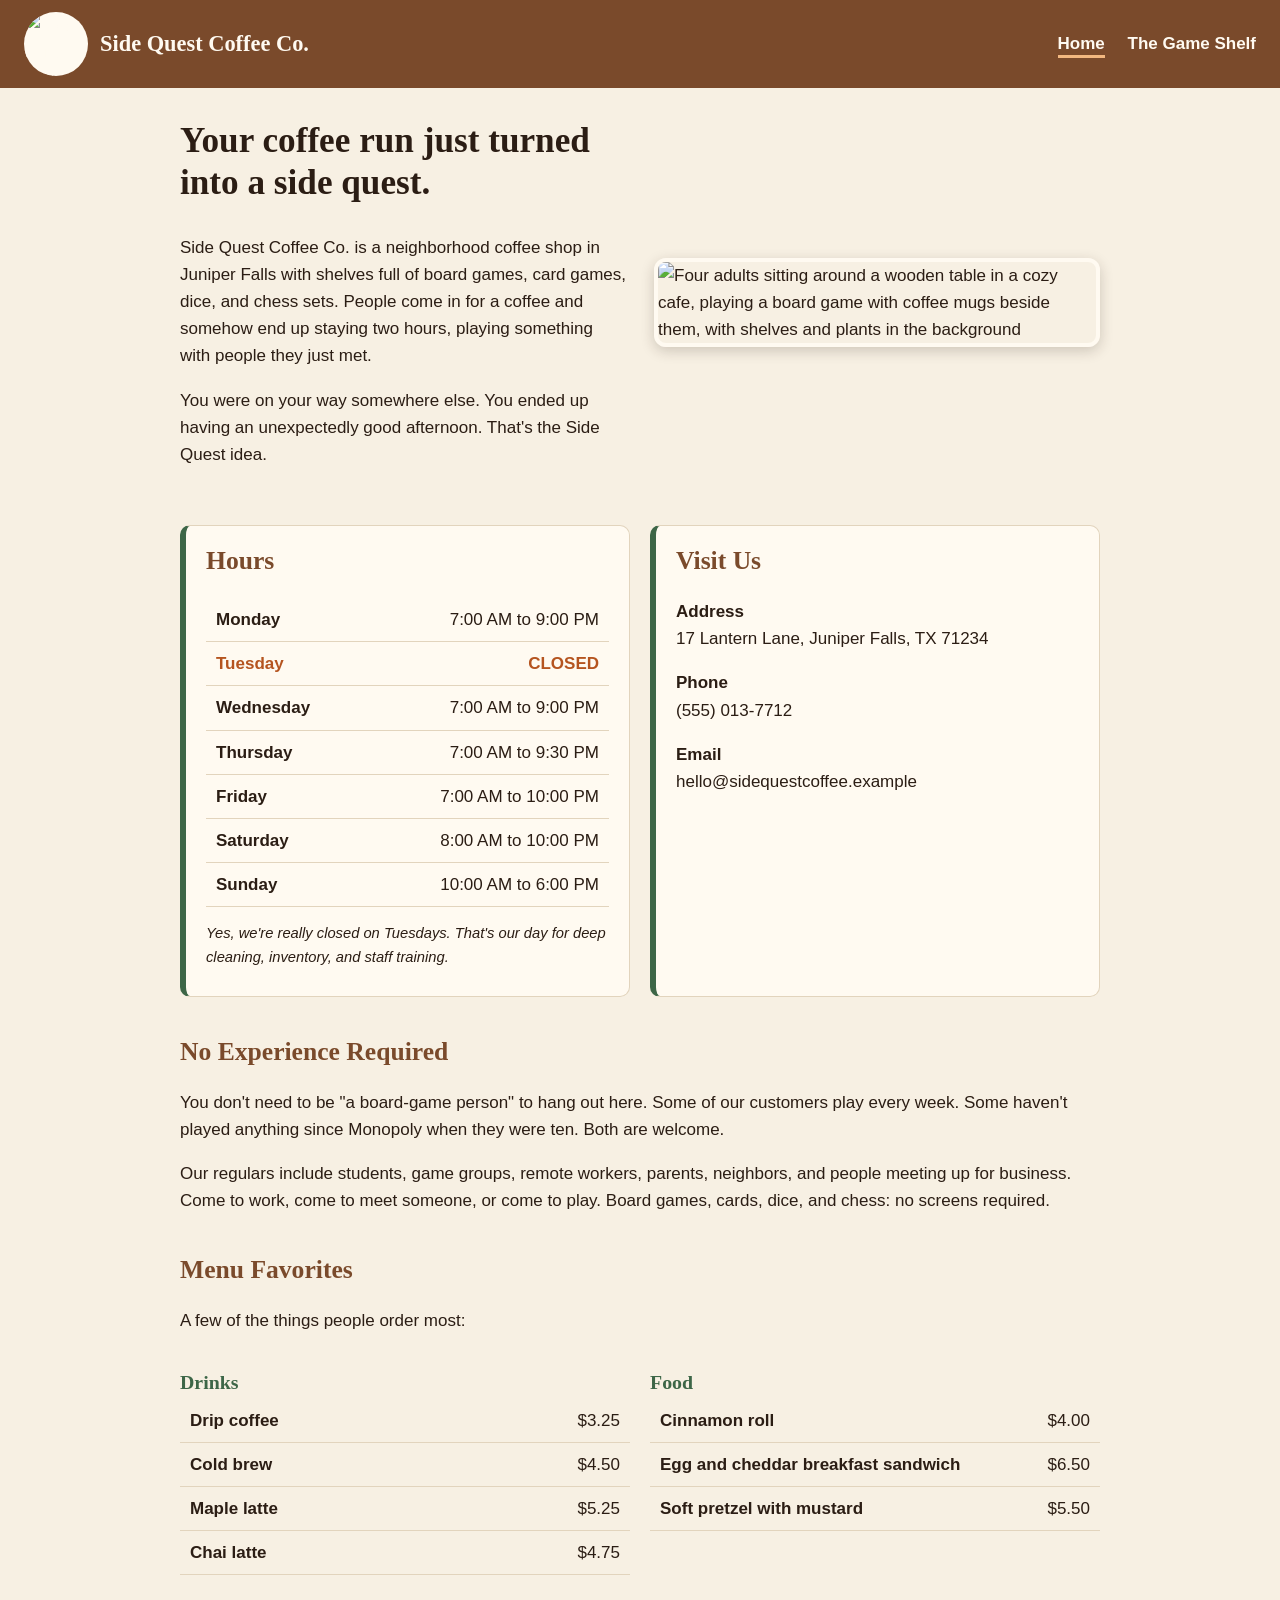
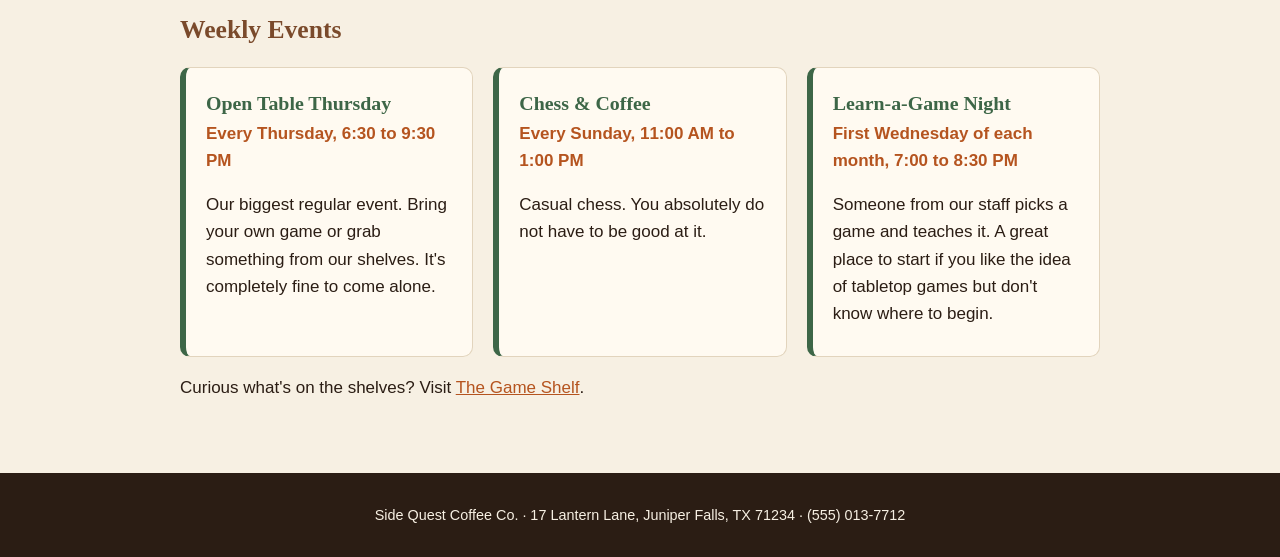
==== index.html @ 7526426c "Add initial Side Quest website" ====
<!DOCTYPE html>
<html lang="en">
<head>
  <meta charset="UTF-8">
  <meta name="viewport" content="width=device-width, initial-scale=1.0">
  <title>Side Quest Coffee Co. | Coffee and Tabletop Games in Juniper Falls</title>
  <link rel="stylesheet" href="style.css">
</head>
<body>

  <header class="site-header">
    <div class="brand">
      <img src="images/sidequest-logo.png" alt="Side Quest Coffee Co. logo featuring a coffee mug beside tabletop game pieces" class="logo">
      <span class="brand-name">Side Quest Coffee Co.</span>
    </div>
    <nav>
      <a href="index.html" aria-current="page">Home</a>
      <a href="games.html">The Game Shelf</a>
    </nav>
  </header>

  <main>

    <section class="hero">
      <div class="hero-text">
        <h1>Your coffee run just turned into a side quest.</h1>
        <p>Side Quest Coffee Co. is a neighborhood coffee shop in Juniper Falls with shelves full of board games, card games, dice, and chess sets. People come in for a coffee and somehow end up staying two hours, playing something with people they just met.</p>
        <p>You were on your way somewhere else. You ended up having an unexpectedly good afternoon. That's the Side Quest idea.</p>
      </div>
      <img src="images/sidequest-cafe.png" alt="Four adults sitting around a wooden table in a cozy cafe, playing a board game with coffee mugs beside them, with shelves and plants in the background" class="hero-image">
    </section>

    <section class="info-grid">
      <div class="card">
        <h2>Hours</h2>
        <table class="hours">
          <tr><th scope="row">Monday</th><td>7:00 AM to 9:00 PM</td></tr>
          <tr class="closed"><th scope="row">Tuesday</th><td>CLOSED</td></tr>
          <tr><th scope="row">Wednesday</th><td>7:00 AM to 9:00 PM</td></tr>
          <tr><th scope="row">Thursday</th><td>7:00 AM to 9:30 PM</td></tr>
          <tr><th scope="row">Friday</th><td>7:00 AM to 10:00 PM</td></tr>
          <tr><th scope="row">Saturday</th><td>8:00 AM to 10:00 PM</td></tr>
          <tr><th scope="row">Sunday</th><td>10:00 AM to 6:00 PM</td></tr>
        </table>
        <p class="note">Yes, we're really closed on Tuesdays. That's our day for deep cleaning, inventory, and staff training.</p>
      </div>

      <div class="card">
        <h2>Visit Us</h2>
        <p><strong>Address</strong><br>17 Lantern Lane, Juniper Falls, TX 71234</p>
        <p><strong>Phone</strong><br>(555) 013-7712</p>
        <p><strong>Email</strong><br>hello@sidequestcoffee.example</p>
      </div>
    </section>

    <section>
      <h2>No Experience Required</h2>
      <p>You don't need to be "a board-game person" to hang out here. Some of our customers play every week. Some haven't played anything since Monopoly when they were ten. Both are welcome.</p>
      <p>Our regulars include students, game groups, remote workers, parents, neighbors, and people meeting up for business. Come to work, come to meet someone, or come to play. Board games, cards, dice, and chess: no screens required.</p>
    </section>

    <section>
      <h2>Menu Favorites</h2>
      <p>A few of the things people order most:</p>
      <div class="menu-grid">
        <div>
          <h3>Drinks</h3>
          <table class="menu">
            <tr><th scope="row">Drip coffee</th><td>$3.25</td></tr>
            <tr><th scope="row">Cold brew</th><td>$4.50</td></tr>
            <tr><th scope="row">Maple latte</th><td>$5.25</td></tr>
            <tr><th scope="row">Chai latte</th><td>$4.75</td></tr>
          </table>
        </div>
        <div>
          <h3>Food</h3>
          <table class="menu">
            <tr><th scope="row">Cinnamon roll</th><td>$4.00</td></tr>
            <tr><th scope="row">Egg and cheddar breakfast sandwich</th><td>$6.50</td></tr>
            <tr><th scope="row">Soft pretzel with mustard</th><td>$5.50</td></tr>
          </table>
        </div>
      </div>
    </section>

    <section>
      <h2>Weekly Events</h2>
      <div class="events">
        <div class="event">
          <h3>Open Table Thursday</h3>
          <p class="when">Every Thursday, 6:30 to 9:30 PM</p>
          <p>Our biggest regular event. Bring your own game or grab something from our shelves. It's completely fine to come alone.</p>
        </div>
        <div class="event">
          <h3>Chess &amp; Coffee</h3>
          <p class="when">Every Sunday, 11:00 AM to 1:00 PM</p>
          <p>Casual chess. You absolutely do not have to be good at it.</p>
        </div>
        <div class="event">
          <h3>Learn-a-Game Night</h3>
          <p class="when">First Wednesday of each month, 7:00 to 8:30 PM</p>
          <p>Someone from our staff picks a game and teaches it. A great place to start if you like the idea of tabletop games but don't know where to begin.</p>
        </div>
      </div>
      <p>Curious what's on the shelves? Visit <a href="games.html">The Game Shelf</a>.</p>
    </section>

  </main>

  <footer>
    <p>Side Quest Coffee Co. &middot; 17 Lantern Lane, Juniper Falls, TX 71234 &middot; (555) 013-7712</p>
  </footer>

</body>
</html>
---- style.css ----
/* Side Quest Coffee Co. - shared styles for index.html and games.html */

:root {
  --cream: #f7f0e3;
  --paper: #fffaf1;
  --ink: #2b1d14;
  --wood: #7a4a2b;
  --leaf: #3d6647;
  --rust: #b5541f;
  --line: #e2d4bd;
}

* {
  box-sizing: border-box;
}

body {
  margin: 0;
  background: var(--cream);
  color: var(--ink);
  font-family: "Segoe UI", Helvetica, Arial, sans-serif;
  font-size: 17px;
  line-height: 1.6;
}

h1, h2, h3, .brand-name {
  font-family: Georgia, "Times New Roman", serif;
  line-height: 1.2;
}

h1 { font-size: 2.2rem; margin-top: 0; }
h2 { color: var(--wood); font-size: 1.6rem; }
h3 { color: var(--leaf); margin-bottom: 0.25rem; }

a { color: var(--rust); }

/* Header and navigation */
.site-header {
  background: var(--wood);
  color: var(--paper);
  padding: 12px 24px;
  display: flex;
  flex-wrap: wrap;
  align-items: center;
  justify-content: space-between;
  gap: 12px;
}

.brand {
  display: flex;
  align-items: center;
  gap: 12px;
}

.logo {
  height: 64px;
  width: 64px;
  object-fit: contain;
  background: var(--paper);
  border-radius: 50%;
}

.brand-name {
  font-size: 1.4rem;
  font-weight: bold;
}

nav a {
  color: var(--paper);
  text-decoration: none;
  font-weight: bold;
  margin-left: 18px;
  padding-bottom: 2px;
}

nav a:first-child { margin-left: 0; }

nav a:hover,
nav a[aria-current="page"] {
  border-bottom: 3px solid #f2b880;
}

/* Page body */
main {
  max-width: 960px;
  margin: 0 auto;
  padding: 32px 20px;
}

section {
  margin-bottom: 40px;
}

.hero {
  display: grid;
  grid-template-columns: 1fr 1fr;
  gap: 28px;
  align-items: center;
}

.hero-image {
  width: 100%;
  height: auto;
  border-radius: 12px;
  border: 4px solid var(--paper);
  box-shadow: 0 4px 14px rgba(43, 29, 20, 0.2);
}

.info-grid,
.menu-grid,
.events {
  display: grid;
  grid-template-columns: repeat(auto-fit, minmax(260px, 1fr));
  gap: 20px;
}

.card,
.event {
  background: var(--paper);
  border: 1px solid var(--line);
  border-left: 6px solid var(--leaf);
  border-radius: 10px;
  padding: 4px 20px 12px;
}

.card h2 { margin-top: 16px; }

.when {
  font-weight: bold;
  color: var(--rust);
  margin-top: 0;
}

.note {
  font-size: 0.92rem;
  font-style: italic;
}

/* Tables */
table {
  width: 100%;
  border-collapse: collapse;
}

th, td {
  text-align: left;
  padding: 8px 10px;
  border-bottom: 1px solid var(--line);
}

.hours td,
.menu td {
  text-align: right;
}

.closed th,
.closed td {
  color: var(--rust);
  font-weight: bold;
}

.games {
  background: var(--paper);
  border: 1px solid var(--line);
  margin: 20px 0;
}

.games thead th {
  background: var(--leaf);
  color: var(--paper);
}

.games tbody tr:nth-child(even) {
  background: #f3eadb;
}

footer {
  background: var(--ink);
  color: var(--cream);
  text-align: center;
  padding: 16px 20px;
  font-size: 0.9rem;
}

/* Small screens: stack the hero */
@media (max-width: 700px) {
  .hero { grid-template-columns: 1fr; }
  h1 { font-size: 1.8rem; }
}
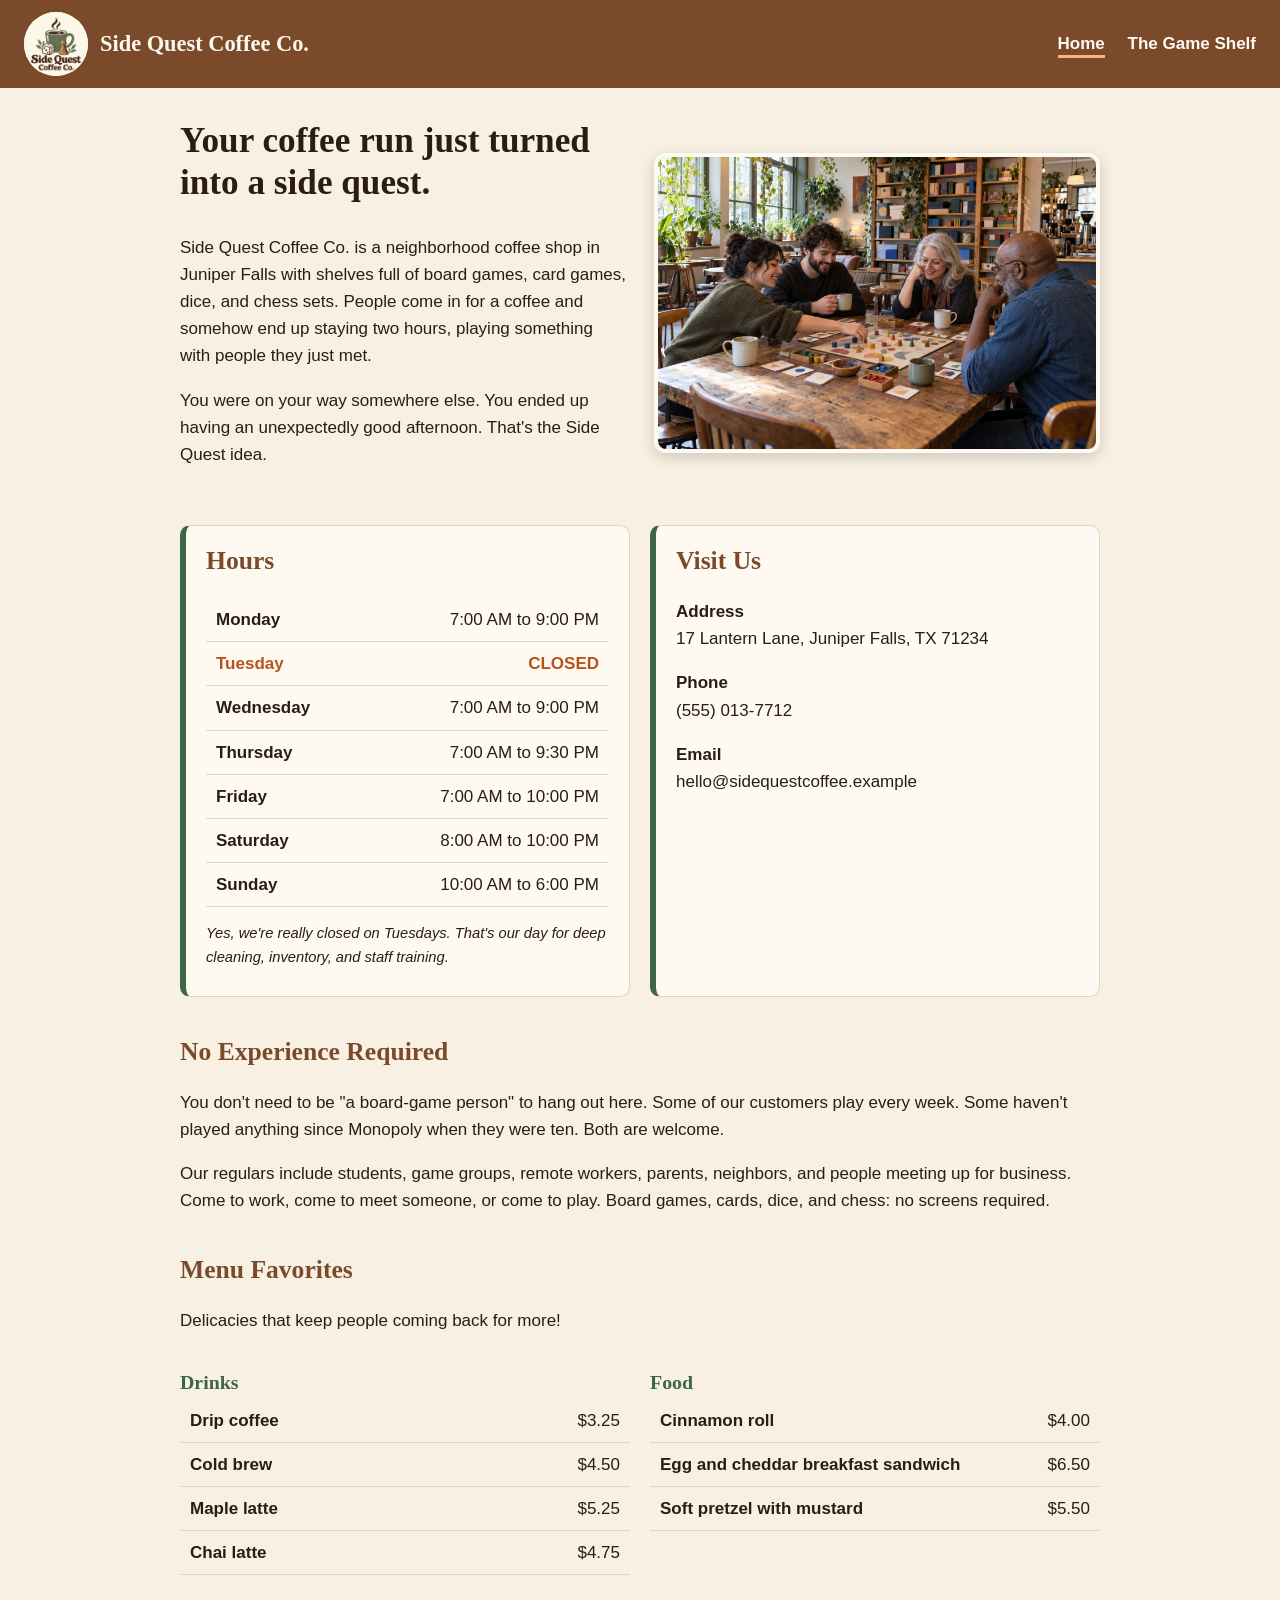
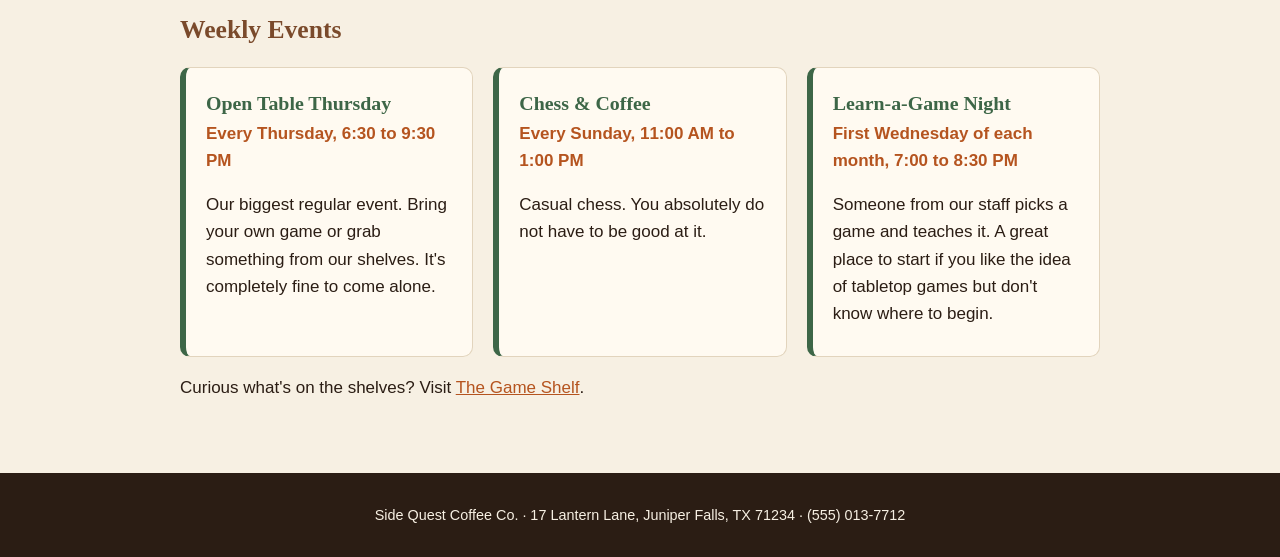
==== commit 5a9ef49c: "Update menu description for favorites section" ====
--- a/index.html
+++ b/index.html
@@ -61,7 +61,7 @@
 
     <section>
       <h2>Menu Favorites</h2>
-      <p>A few of the things people order most:</p>
+      <p>Delicacies that keep people coming back for more!</p>
       <div class="menu-grid">
         <div>
           <h3>Drinks</h3>
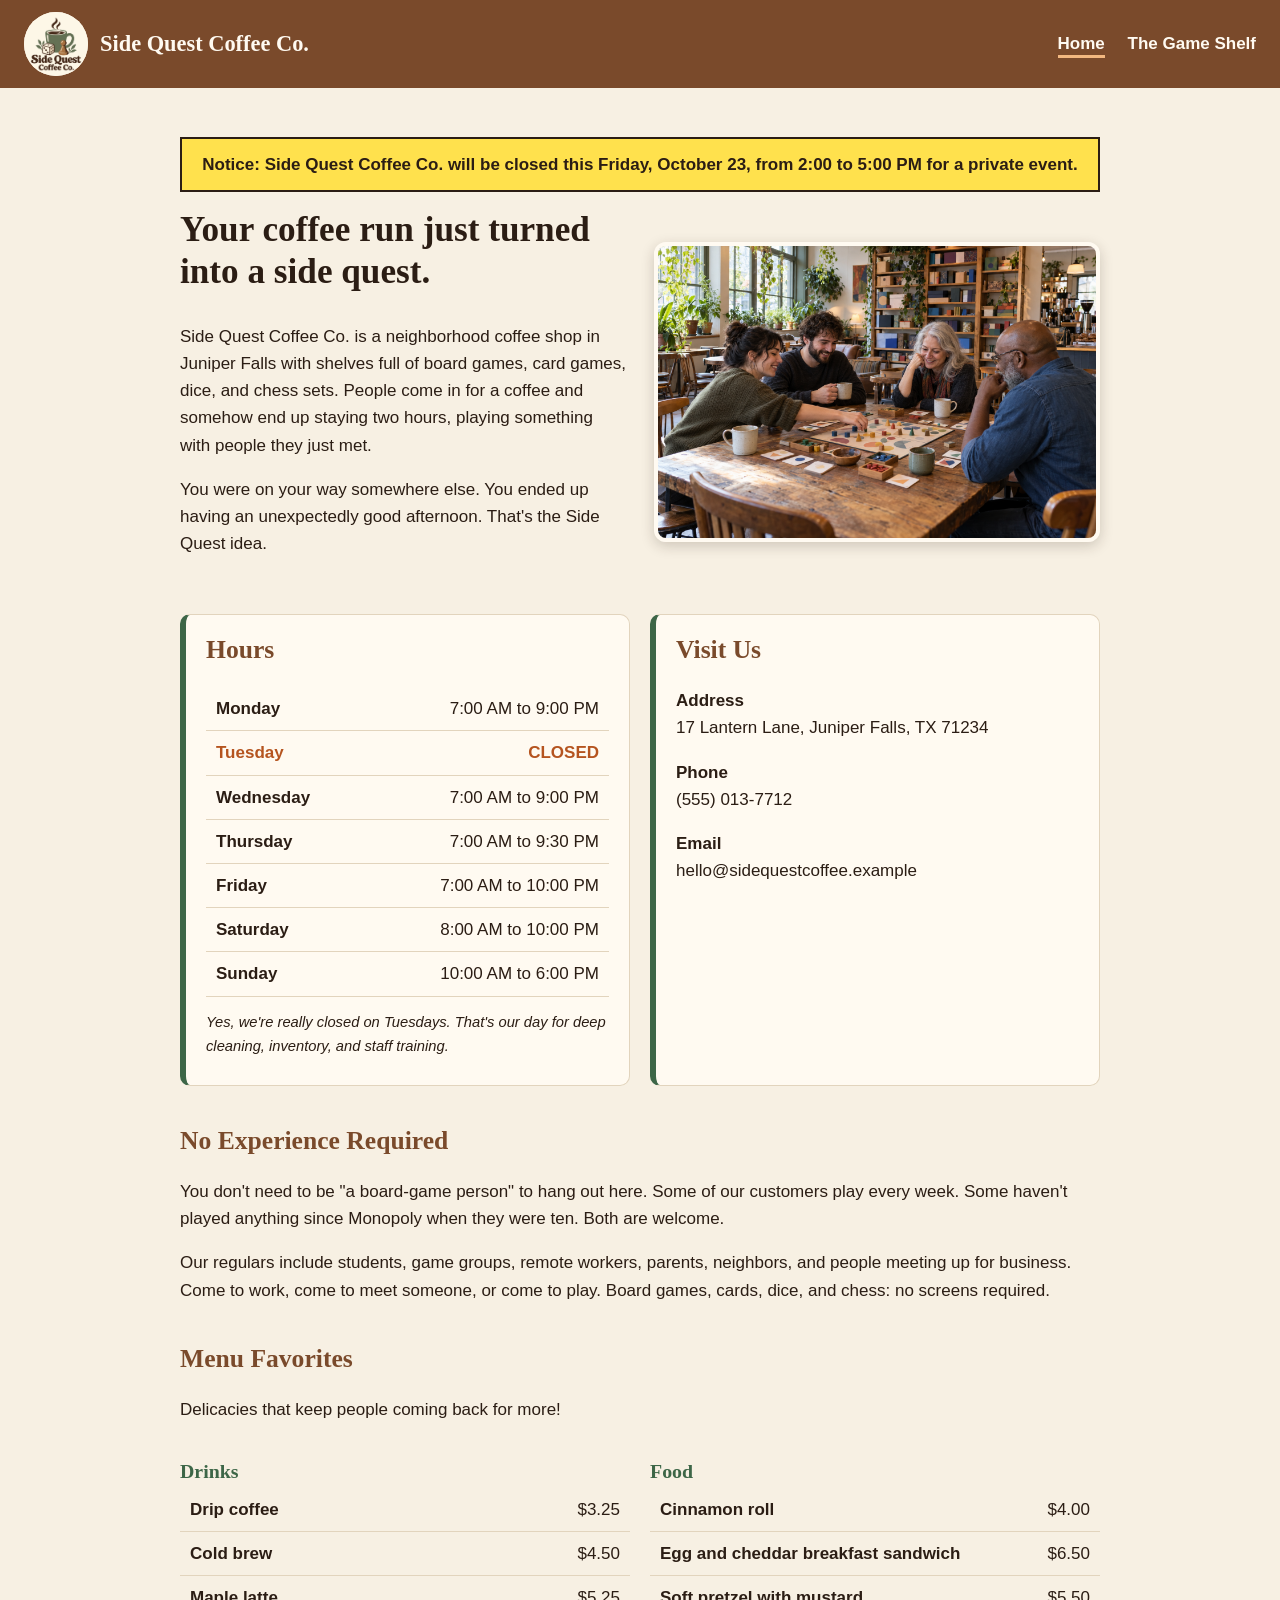
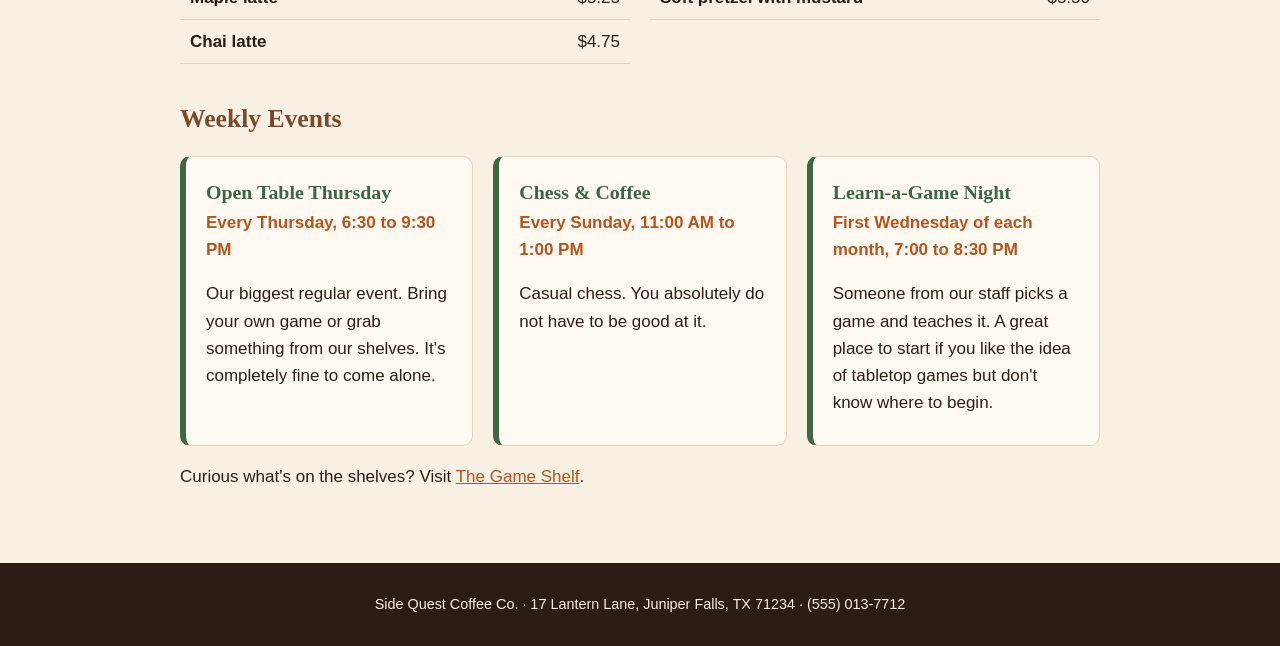
==== commit 47d51d14: "Add notice for closure on October 23 Added a notice about temporary closure for a private event." ====
--- a/index.html
+++ b/index.html
@@ -20,6 +20,9 @@
   </header>
 
   <main>
+    <p style="background-color: #ffe14d; color: #2b1d14; font-weight: bold; text-align: center; padding: 12px; border: 2px solid #2b1d14;">
+  Notice: Side Quest Coffee Co. will be closed this Friday, October 23, from 2:00 to 5:00 PM for a private event.
+    </p>
 
     <section class="hero">
       <div class="hero-text">
